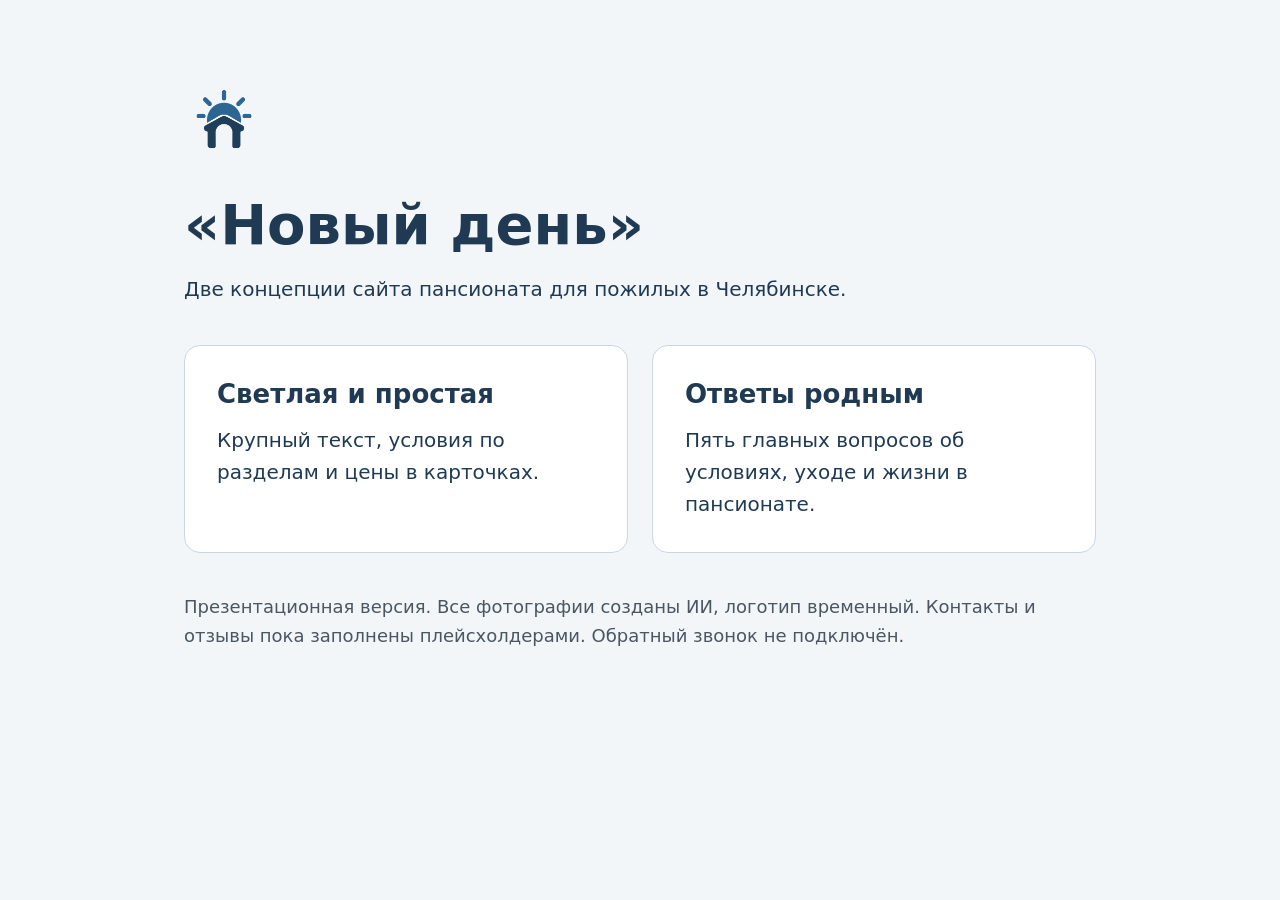
==== index.html @ c27d6e74 "Исправить мобильную вёрстку и подготовить презентацию пансионата Сохранены два дизайна и плейсхолдер" ====
<!doctype html>
<html lang="ru">
<head>
  <meta charset="utf-8">
  <meta name="viewport" content="width=device-width, initial-scale=1">
  <meta name="robots" content="noindex, nofollow">
  <title>«Новый день» — две концепции сайта</title>
  <link rel="icon" type="image/png" href="img/logo-placeholder.png">
  <style>
    * { box-sizing: border-box; }
    body { margin: 0; background: #F2F6F9; color: #1F3A52; font: 20px/1.6 system-ui, sans-serif; }
    main { max-width: 960px; margin: 0 auto; padding: 80px 24px; }
    .logo { width: 80px; height: 80px; object-fit: contain; }
    h1 { margin: 24px 0 16px; font-size: clamp(36px, 5vw, 56px); line-height: 1.15; }
    p { margin: 0; }
    nav { display: grid; grid-template-columns: repeat(2, minmax(0, 1fr)); gap: 24px; margin: 40px 0; }
    a { display: block; padding: 32px; border: 1px solid #C9D6E1; border-radius: 16px; background: #FFFFFF; color: inherit; text-decoration: none; }
    a:hover { border-color: #2F6690; }
    a:focus-visible { outline: 3px solid #2F6690; outline-offset: 4px; }
    strong { display: block; margin-bottom: 12px; font-size: 26px; line-height: 1.3; }
    .note { font-size: 18px; color: #4A5763; }
    @media (max-width: 720px) { main { padding: 40px 16px; } nav { grid-template-columns: 1fr; } a { padding: 24px; } }
  </style>
</head>
<body>
  <main>
    <img class="logo" src="img/logo-placeholder.png" alt="" width="80" height="80">
    <h1>«Новый день»</h1>
    <p>Две концепции сайта пансионата для пожилых в Челябинске.</p>
    <nav aria-label="Выбор концепции">
      <a href="concept-1/"><strong>Светлая и простая</strong>Крупный текст, условия по разделам и цены в карточках.</a>
      <a href="concept-2/"><strong>Ответы родным</strong>Пять главных вопросов об условиях, уходе и жизни в пансионате.</a>
    </nav>
    <p class="note">Презентационная версия. Все фотографии созданы ИИ, логотип временный. Контакты и отзывы пока заполнены плейсхолдерами. Обратный звонок не подключён.</p>
  </main>
</body>
</html>
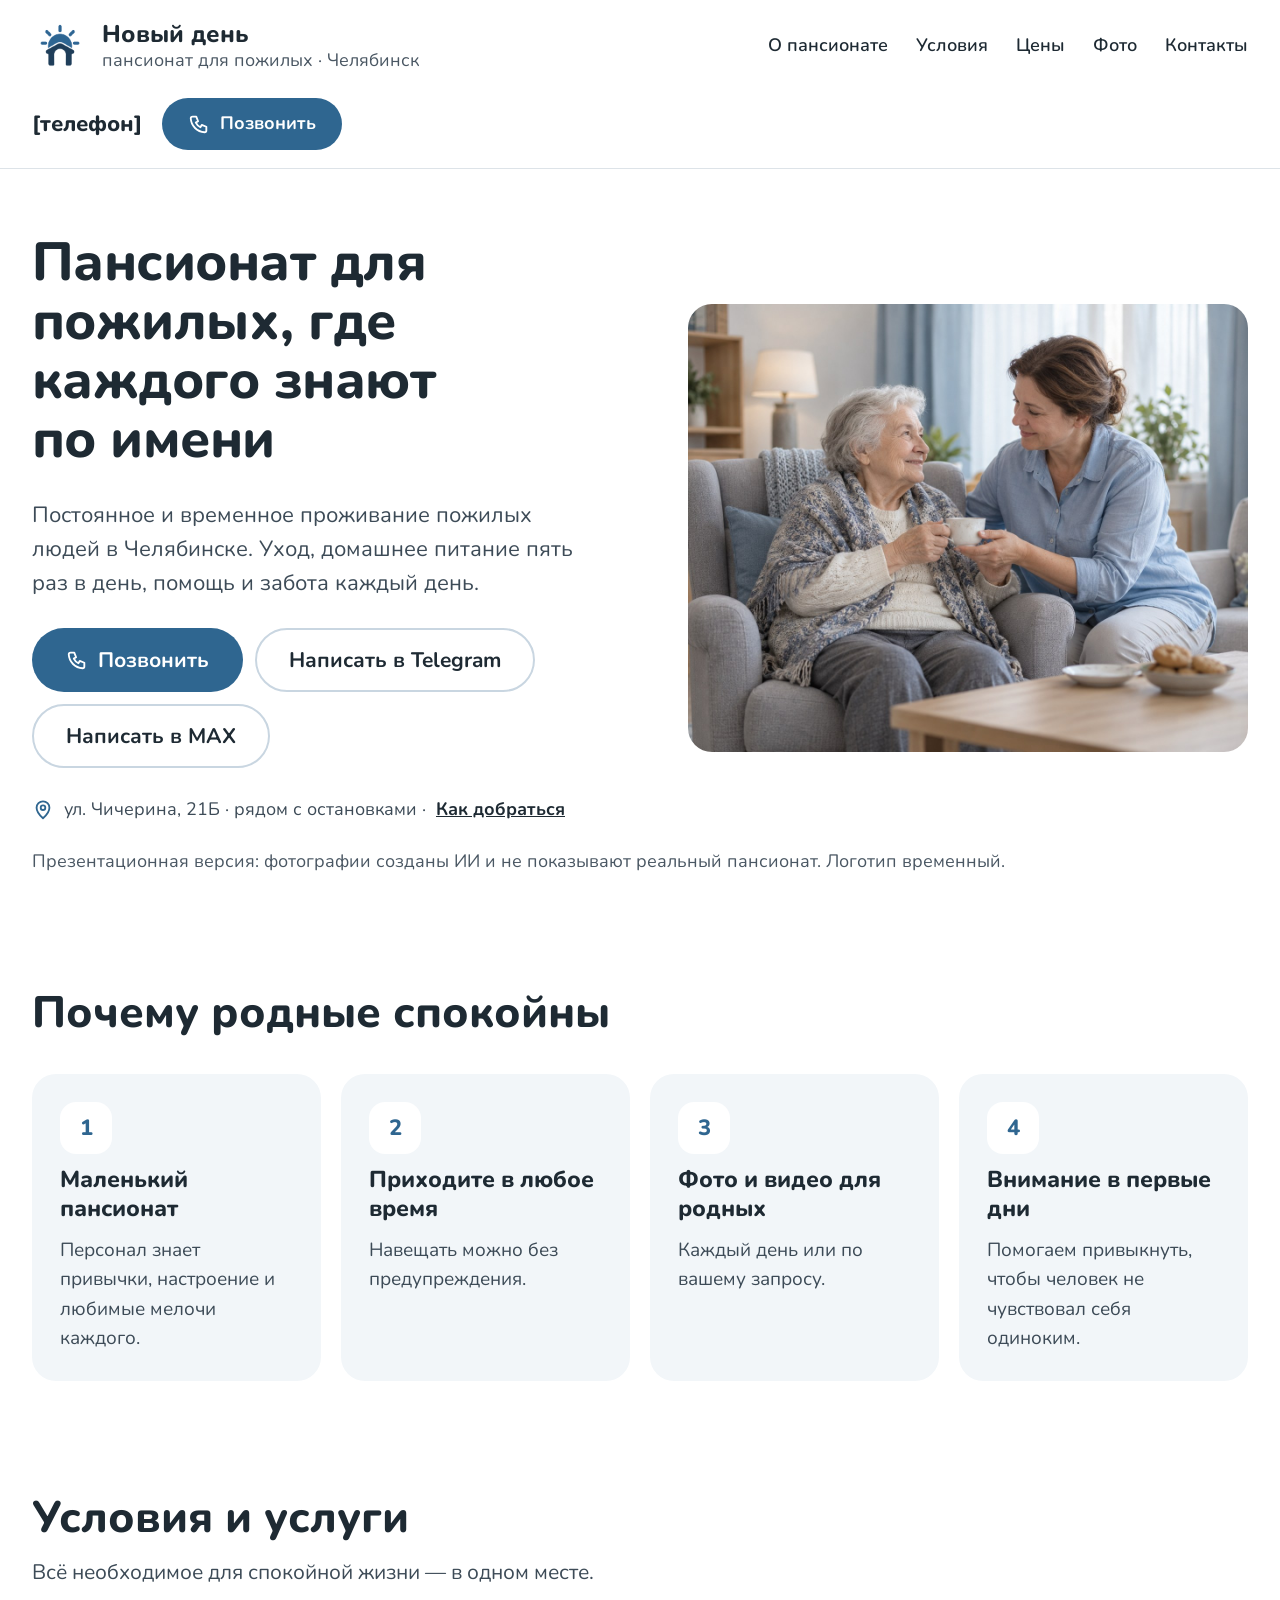
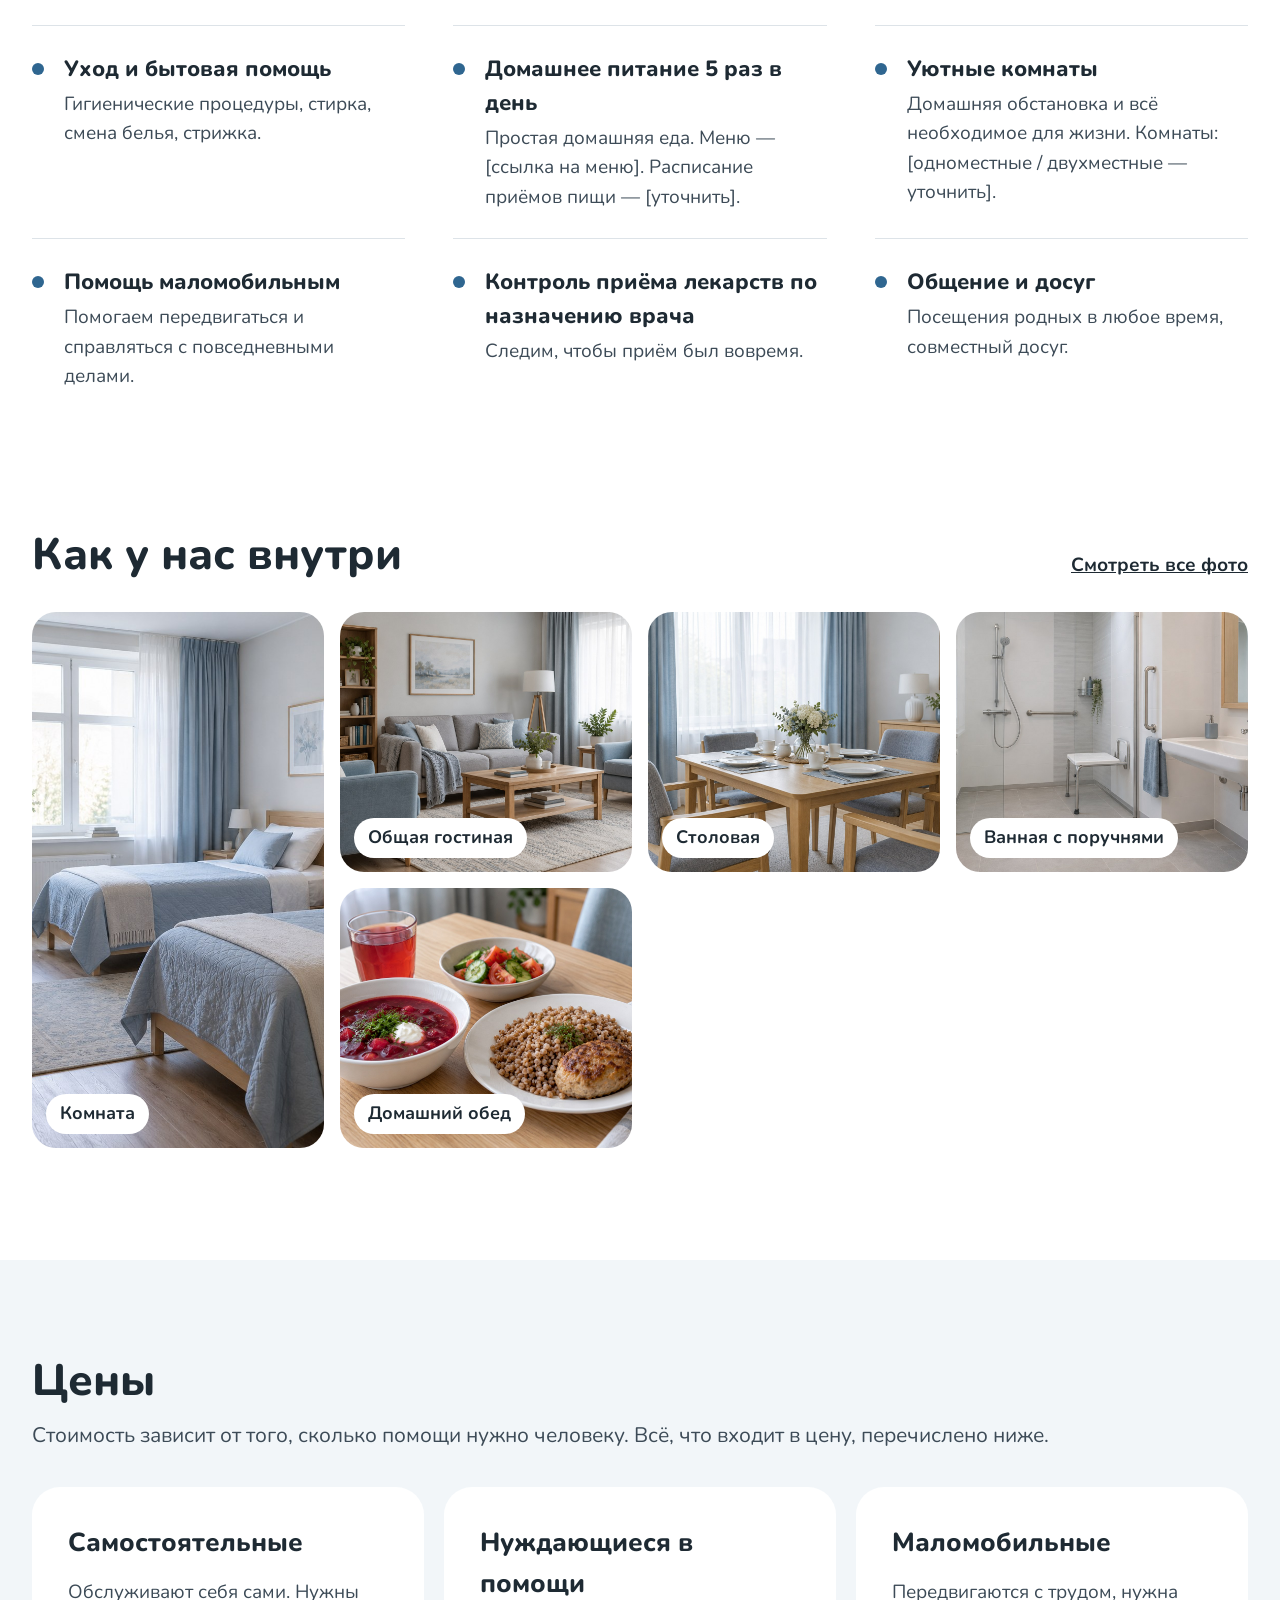
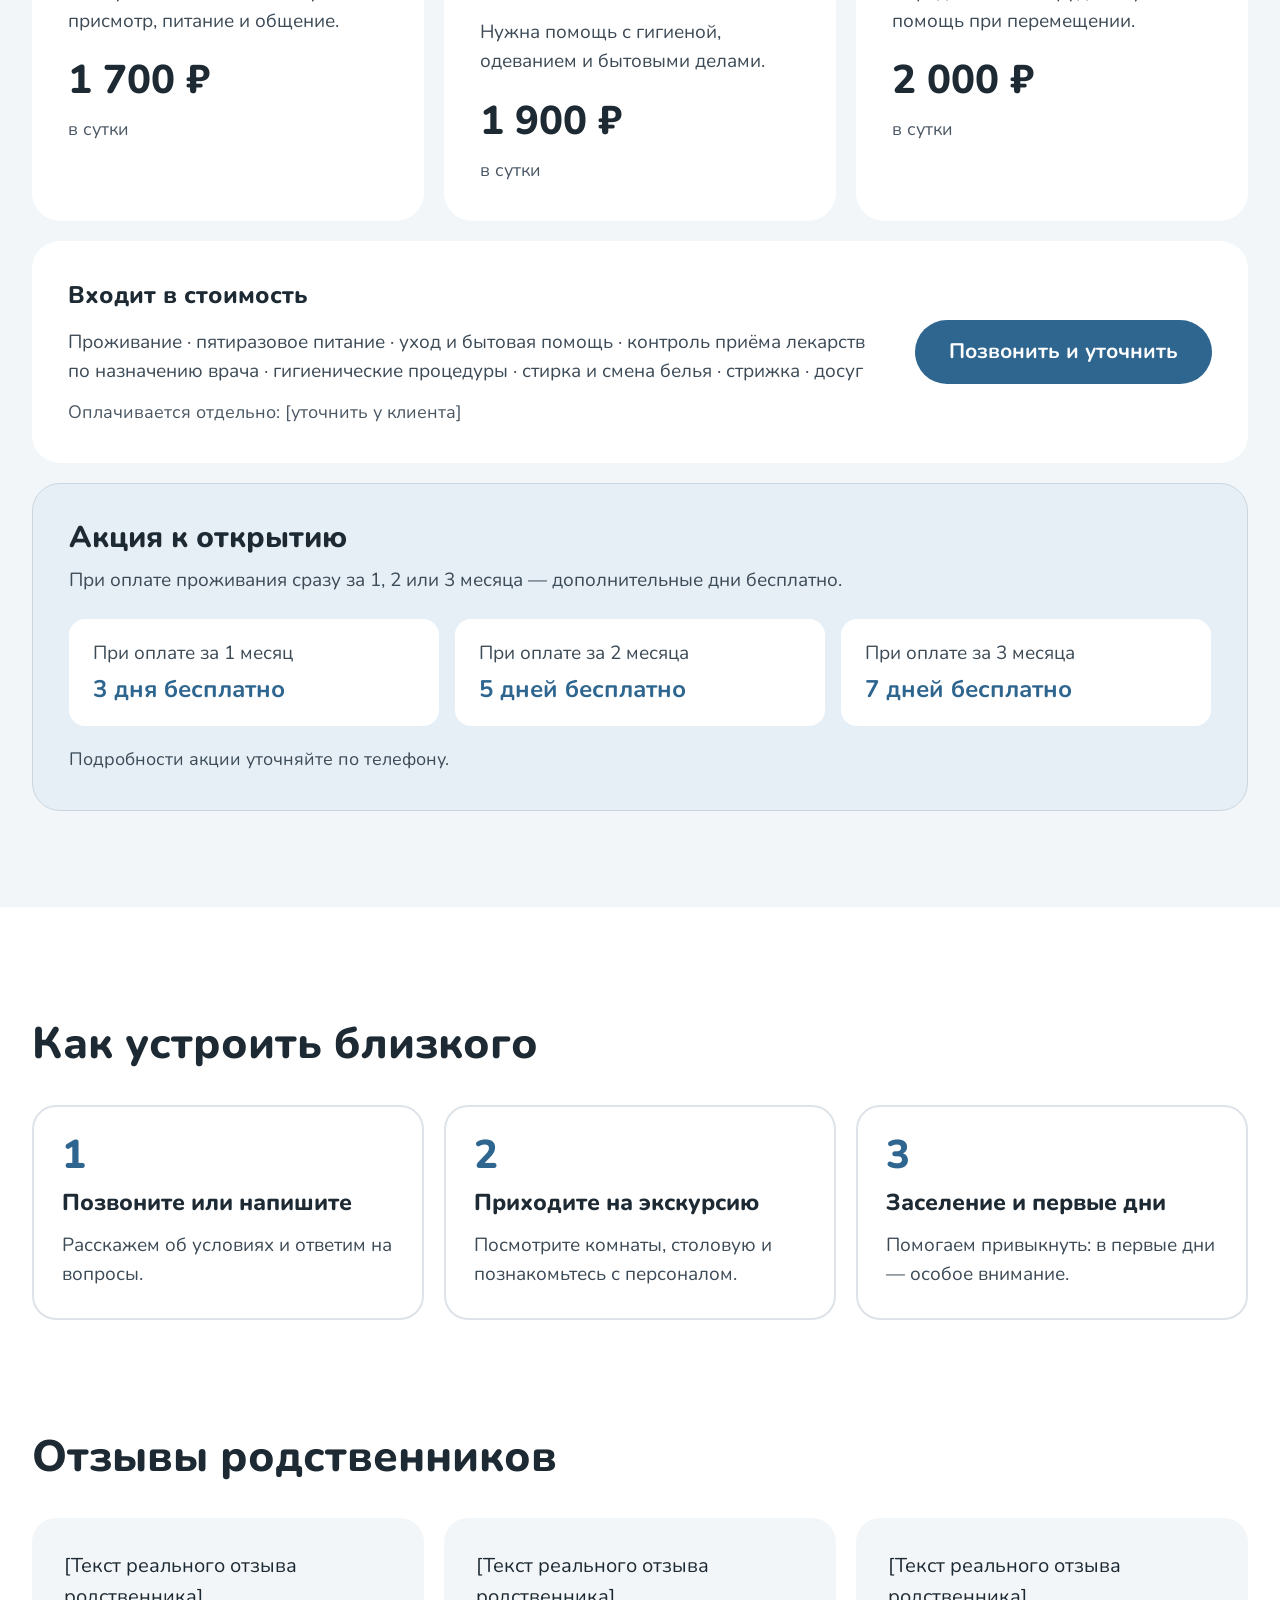
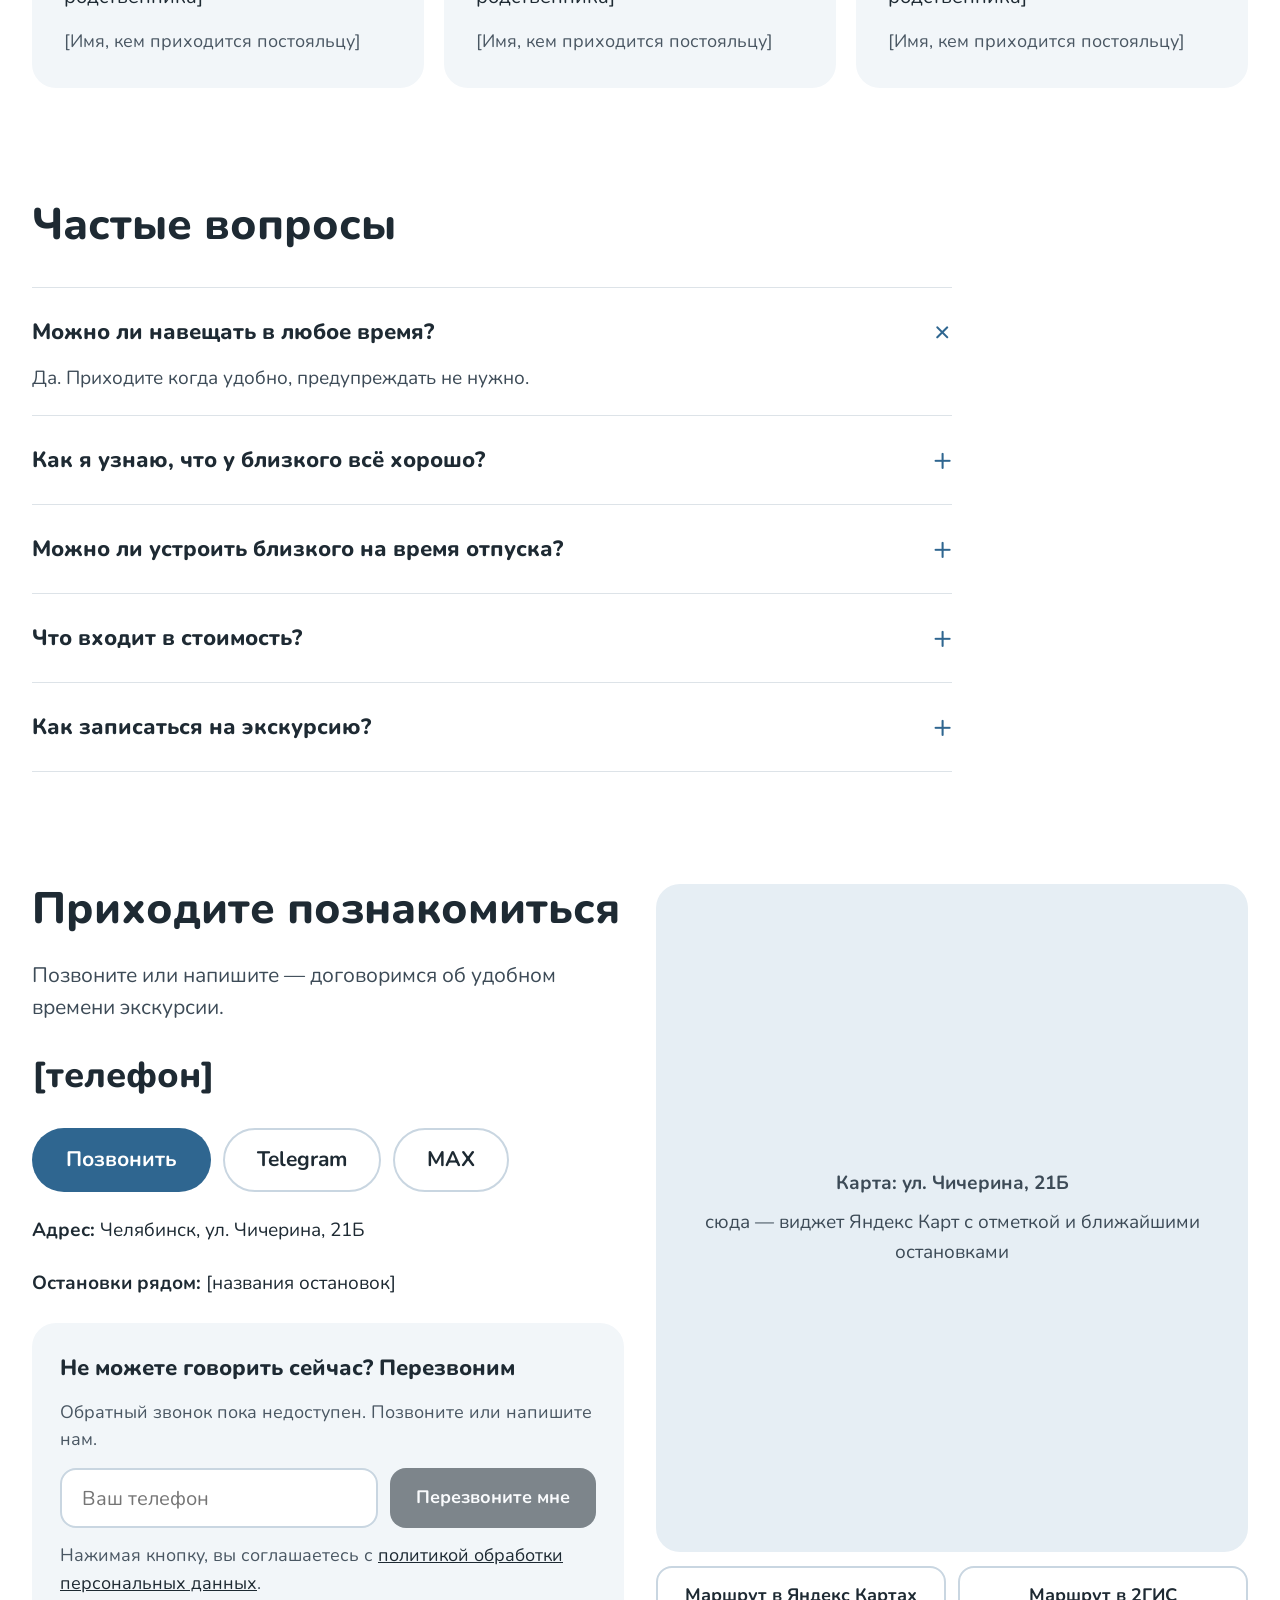
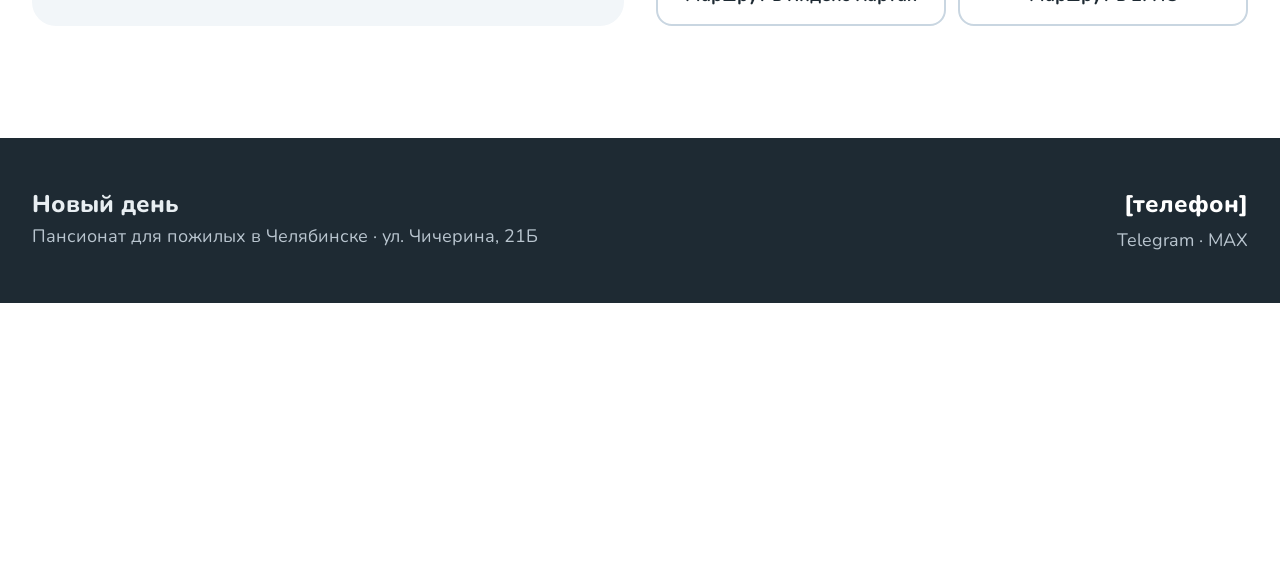
==== commit 5e78d9f2: "Добавить акцию к открытию в выбранную концепцию Главная ссылка ведёт на концепцию 1. В блоке цен ука" ====
--- a/index.html
+++ b/index.html
@@ -4,34 +4,10 @@
   <meta charset="utf-8">
   <meta name="viewport" content="width=device-width, initial-scale=1">
   <meta name="robots" content="noindex, nofollow">
-  <title>«Новый день» — две концепции сайта</title>
-  <link rel="icon" type="image/png" href="img/logo-placeholder.png">
-  <style>
-    * { box-sizing: border-box; }
-    body { margin: 0; background: #F2F6F9; color: #1F3A52; font: 20px/1.6 system-ui, sans-serif; }
-    main { max-width: 960px; margin: 0 auto; padding: 80px 24px; }
-    .logo { width: 80px; height: 80px; object-fit: contain; }
-    h1 { margin: 24px 0 16px; font-size: clamp(36px, 5vw, 56px); line-height: 1.15; }
-    p { margin: 0; }
-    nav { display: grid; grid-template-columns: repeat(2, minmax(0, 1fr)); gap: 24px; margin: 40px 0; }
-    a { display: block; padding: 32px; border: 1px solid #C9D6E1; border-radius: 16px; background: #FFFFFF; color: inherit; text-decoration: none; }
-    a:hover { border-color: #2F6690; }
-    a:focus-visible { outline: 3px solid #2F6690; outline-offset: 4px; }
-    strong { display: block; margin-bottom: 12px; font-size: 26px; line-height: 1.3; }
-    .note { font-size: 18px; color: #4A5763; }
-    @media (max-width: 720px) { main { padding: 40px 16px; } nav { grid-template-columns: 1fr; } a { padding: 24px; } }
-  </style>
+  <meta http-equiv="refresh" content="0; url=concept-1/">
+  <title>Пансионат «Новый день» — Челябинск</title>
 </head>
 <body>
-  <main>
-    <img class="logo" src="img/logo-placeholder.png" alt="" width="80" height="80">
-    <h1>«Новый день»</h1>
-    <p>Две концепции сайта пансионата для пожилых в Челябинске.</p>
-    <nav aria-label="Выбор концепции">
-      <a href="concept-1/"><strong>Светлая и простая</strong>Крупный текст, условия по разделам и цены в карточках.</a>
-      <a href="concept-2/"><strong>Ответы родным</strong>Пять главных вопросов об условиях, уходе и жизни в пансионате.</a>
-    </nav>
-    <p class="note">Презентационная версия. Все фотографии созданы ИИ, логотип временный. Контакты и отзывы пока заполнены плейсхолдерами. Обратный звонок не подключён.</p>
-  </main>
+  <p>Откройте <a href="concept-1/">сайт пансионата «Новый день»</a>.</p>
 </body>
 </html>
